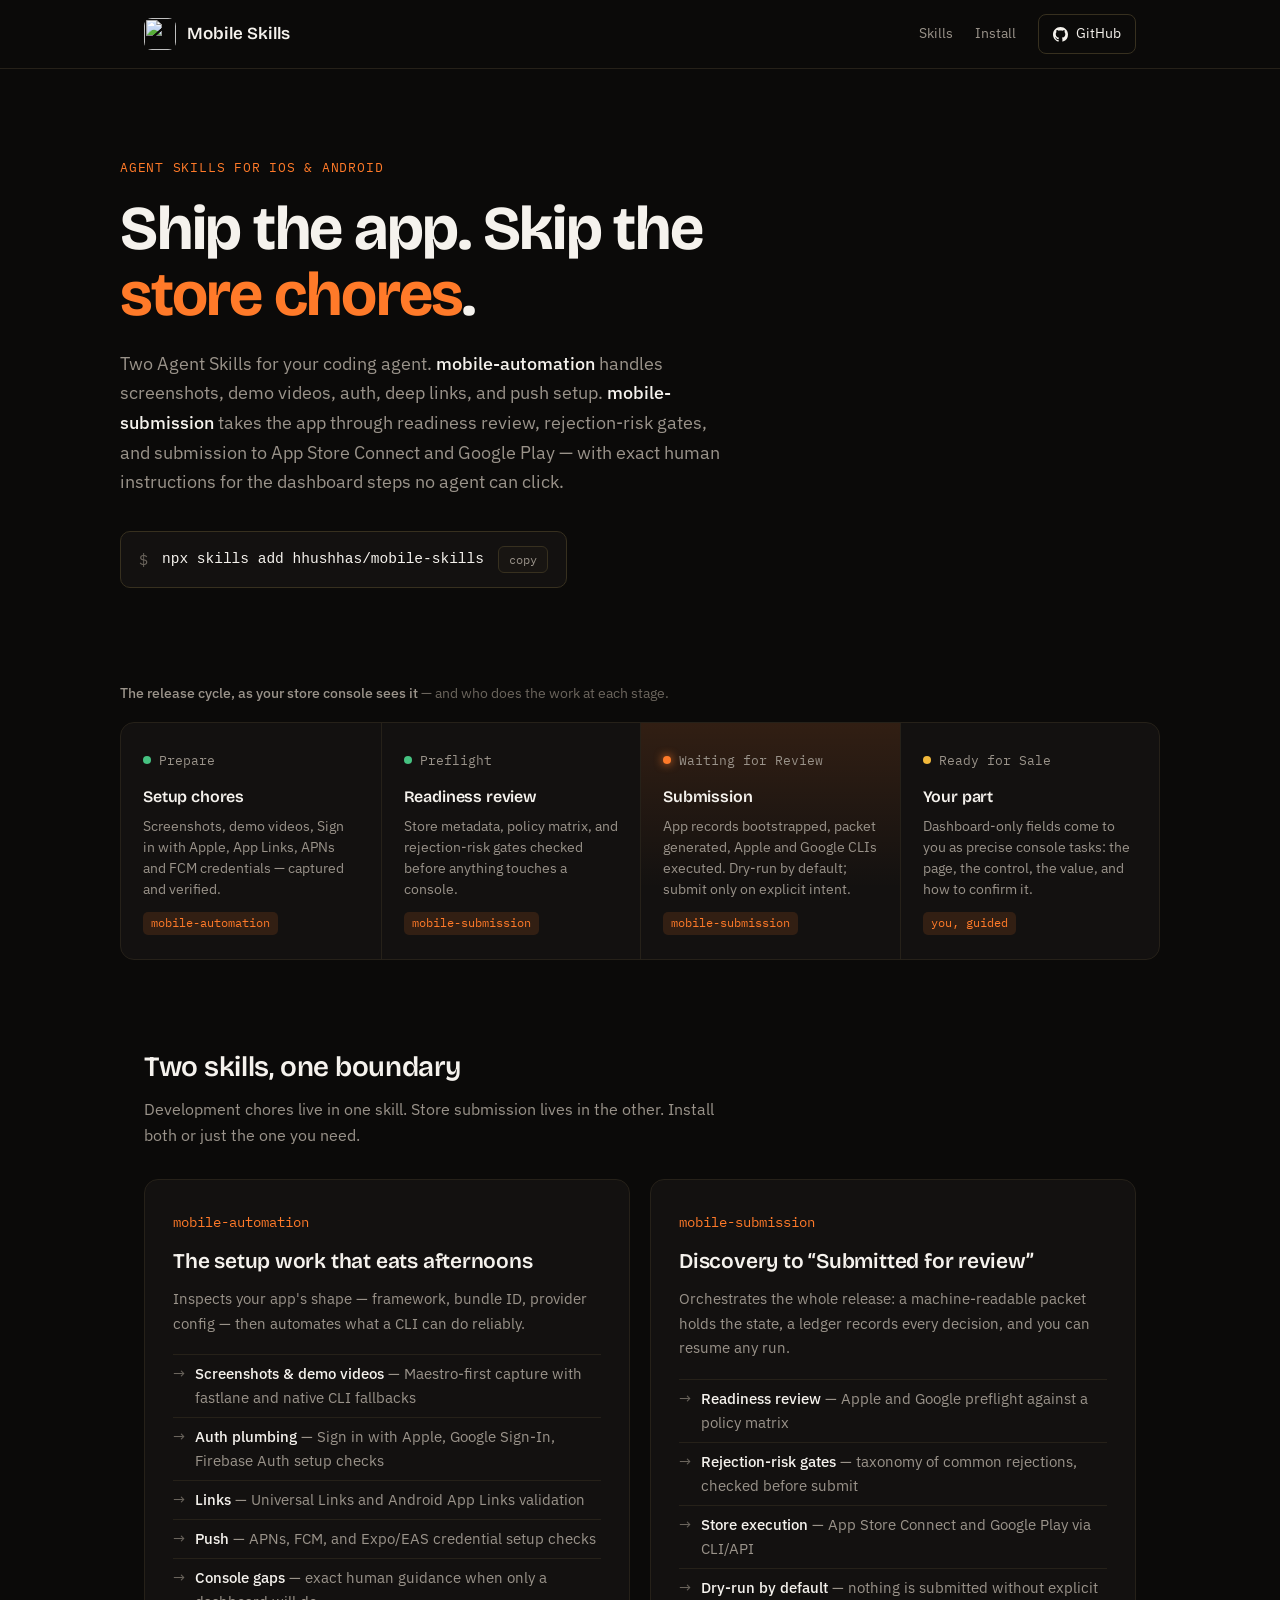
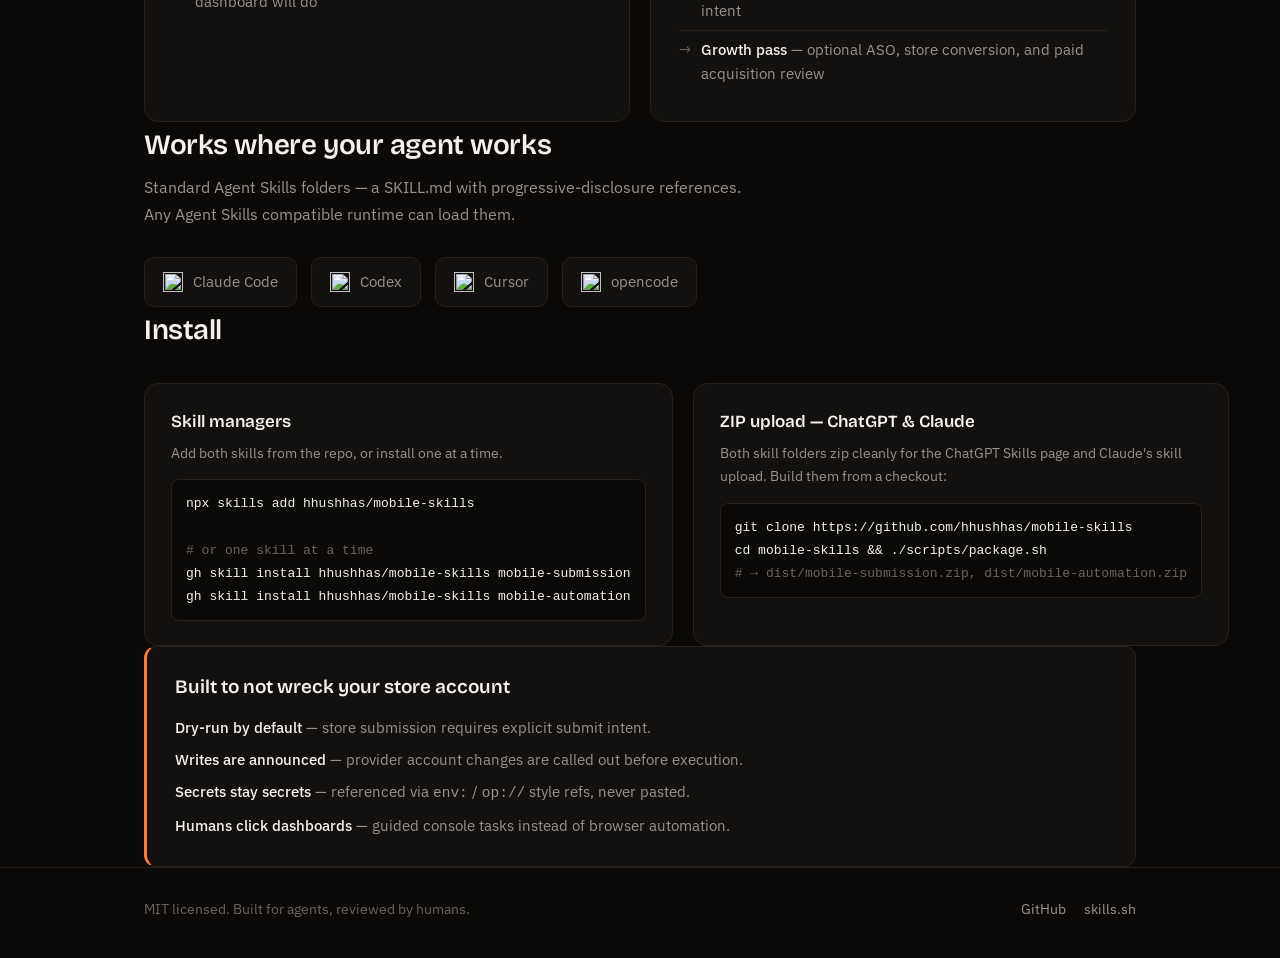
==== site/public/index.html @ c8ac46f3 "feat: add marketing site and skill packaging Replace the docs/ GitHub Pages site with a Cloudflare W" ====
<!doctype html>
<html lang="en">
<head>
  <meta charset="utf-8" />
  <meta name="viewport" content="width=device-width, initial-scale=1" />
  <title>Mobile Skills — Agent Skills for iOS and Android shipping chores</title>
  <meta name="description" content="Two Agent Skills for coding agents: automate screenshots, auth, deep links, and push setup, then take your app through App Store Connect and Google Play submission." />
  <link rel="canonical" href="https://mobile-skills.msbilal.workers.dev/" />
  <meta property="og:title" content="Mobile Skills — Agent Skills for iOS and Android shipping chores" />
  <meta property="og:description" content="Automate mobile setup chores with one skill. Submit to the App Store and Google Play with the other." />
  <meta property="og:type" content="website" />
  <meta property="og:url" content="https://mobile-skills.msbilal.workers.dev/" />
  <meta property="og:image" content="https://mobile-skills.msbilal.workers.dev/assets/og-image.png" />
  <meta name="twitter:card" content="summary_large_image" />
  <link rel="icon" type="image/png" href="/assets/logo.png" />
  <link rel="apple-touch-icon" href="/assets/logo.png" />
  <meta name="theme-color" content="#0b0a09" />
  <link rel="preconnect" href="https://fonts.googleapis.com" />
  <link rel="preconnect" href="https://fonts.gstatic.com" crossorigin />
  <link href="https://fonts.googleapis.com/css2?family=Bricolage+Grotesque:opsz,wght@12..96,500;12..96,600;12..96,700&family=IBM+Plex+Sans:wght@400;500;600&family=IBM+Plex+Mono:wght@400;500&display=swap" rel="stylesheet" />
  <style>
    :root {
      --bg: #0b0a09;
      --panel: #131110;
      --panel-2: #181512;
      --line: #262119;
      --line-2: #37301f;
      --text: #f5f2ed;
      --muted: #9a938a;
      --faint: #6b655d;
      --orange: #ff7a29;
      --orange-dim: rgba(255, 122, 41, .13);
      --amber: #f2b93b;
      --green: #46c281;
      --display: "Bricolage Grotesque", "IBM Plex Sans", sans-serif;
      --sans: "IBM Plex Sans", -apple-system, "Segoe UI", sans-serif;
      --mono: "IBM Plex Mono", ui-monospace, "SF Mono", Menlo, monospace;
    }
    * { box-sizing: border-box; margin: 0; padding: 0; }
    body {
      background: var(--bg);
      color: var(--text);
      font-family: var(--sans);
      font-size: 16px;
      line-height: 1.65;
      -webkit-font-smoothing: antialiased;
    }
    a { color: inherit; text-decoration: none; }
    .wrap { max-width: 1040px; margin: 0 auto; padding: 0 24px; }
    :focus-visible { outline: 2px solid var(--orange); outline-offset: 3px; border-radius: 4px; }

    header { border-bottom: 1px solid var(--line); }
    .nav { display: flex; align-items: center; justify-content: space-between; height: 68px; }
    .brand { display: flex; align-items: center; gap: 11px; font-family: var(--display); font-weight: 600; font-size: 17px; }
    .brand img { width: 32px; height: 32px; border-radius: 8px; }
    .nav-links { display: flex; align-items: center; gap: 22px; font-size: 14px; color: var(--muted); }
    .nav-links a:hover { color: var(--text); }
    .nav-links .gh { display: inline-flex; align-items: center; gap: 8px; border: 1px solid var(--line-2); border-radius: 8px; padding: 7px 14px; color: var(--text); }
    .nav-links .gh:hover { border-color: var(--orange); }
    .nav-links svg { width: 15px; height: 15px; fill: currentColor; }

    .hero { padding: 88px 0 64px; }
    .kicker { font-family: var(--mono); font-size: 13px; color: var(--orange); letter-spacing: .06em; text-transform: uppercase; }
    h1 {
      font-family: var(--display);
      font-weight: 700;
      font-size: clamp(38px, 6vw, 62px);
      line-height: 1.05;
      letter-spacing: -.02em;
      max-width: 15ch;
      margin: 18px 0 22px;
    }
    h1 em { font-style: normal; color: var(--orange); }
    .lede { font-size: 18px; color: var(--muted); max-width: 56ch; margin-bottom: 34px; }
    .lede strong { color: var(--text); font-weight: 500; }

    .install {
      display: inline-flex; align-items: center; gap: 14px;
      background: var(--panel); border: 1px solid var(--line-2); border-radius: 10px;
      padding: 14px 18px; font-family: var(--mono); font-size: 14.5px; max-width: 100%;
    }
    .install .dollar { color: var(--faint); user-select: none; }
    .install code { overflow-x: auto; white-space: nowrap; }
    .install button {
      flex-shrink: 0; border: 1px solid var(--line-2); background: var(--panel-2); color: var(--muted);
      font-family: var(--mono); font-size: 12px; border-radius: 6px; padding: 5px 10px; cursor: pointer;
    }
    .install button:hover { color: var(--text); border-color: var(--orange); }

    /* signature: store review status rail */
    .rail-block { padding: 30px 0 84px; }
    .rail-caption { font-size: 13.5px; color: var(--faint); margin-bottom: 18px; }
    .rail-caption b { color: var(--muted); font-weight: 500; }
    .rail { display: grid; grid-template-columns: repeat(4, 1fr); gap: 0; border: 1px solid var(--line); border-radius: 14px; background: var(--panel); overflow: hidden; }
    .stage { padding: 22px 22px 24px; border-left: 1px solid var(--line); position: relative; }
    .stage:first-child { border-left: none; }
    .status { display: inline-flex; align-items: center; gap: 8px; font-family: var(--mono); font-size: 12.5px; color: var(--muted); }
    .dot { width: 8px; height: 8px; border-radius: 50%; background: var(--amber); flex-shrink: 0; }
    .stage.done .dot { background: var(--green); }
    .stage.active { background: linear-gradient(180deg, var(--orange-dim), transparent 70%); }
    .stage.active .dot { background: var(--orange); box-shadow: 0 0 10px var(--orange); }
    .stage h3 { font-family: var(--display); font-size: 16px; font-weight: 600; margin: 12px 0 6px; letter-spacing: -.01em; }
    .stage p { font-size: 13.5px; color: var(--muted); line-height: 1.55; }
    .stage .who { display: inline-block; margin-top: 12px; font-family: var(--mono); font-size: 11.5px; color: var(--orange); background: var(--orange-dim); border-radius: 5px; padding: 2px 8px; }

    section { padding: 0 0 84px; }
    .section-head { margin-bottom: 30px; }
    .section-head h2 { font-family: var(--display); font-weight: 600; font-size: 28px; letter-spacing: -.015em; }
    .section-head p { color: var(--muted); margin-top: 6px; max-width: 60ch; }

    .skills { display: grid; grid-template-columns: 1fr 1fr; gap: 20px; }
    .skill { border: 1px solid var(--line); border-radius: 14px; background: var(--panel); padding: 28px; }
    .skill .name { font-family: var(--mono); font-size: 14px; color: var(--orange); }
    .skill h3 { font-family: var(--display); font-size: 21px; font-weight: 600; margin: 10px 0 8px; letter-spacing: -.01em; }
    .skill > p { color: var(--muted); font-size: 15px; margin-bottom: 18px; }
    .skill ul { list-style: none; }
    .skill li { font-size: 14.5px; color: var(--muted); padding: 7px 0 7px 22px; border-top: 1px solid var(--line); position: relative; }
    .skill li::before { content: "→"; position: absolute; left: 0; color: var(--faint); }
    .skill li b { color: var(--text); font-weight: 500; }

    .agents { display: flex; flex-wrap: wrap; gap: 14px; }
    .agent { display: flex; align-items: center; gap: 10px; border: 1px solid var(--line); background: var(--panel); border-radius: 10px; padding: 12px 18px; font-size: 14.5px; color: var(--muted); }
    .agent img { width: 20px; height: 20px; }

    .methods { display: grid; grid-template-columns: 1fr 1fr; gap: 20px; }
    .method { border: 1px solid var(--line); border-radius: 14px; background: var(--panel); padding: 24px 26px; }
    .method h3 { font-family: var(--display); font-size: 17px; font-weight: 600; margin-bottom: 6px; }
    .method p { font-size: 14px; color: var(--muted); margin-bottom: 14px; }
    .method pre { background: var(--bg); border: 1px solid var(--line); border-radius: 8px; padding: 12px 14px; font-family: var(--mono); font-size: 13px; overflow-x: auto; color: var(--text); line-height: 1.7; }
    .method pre .c { color: var(--faint); }

    .safety { border: 1px solid var(--line); border-left: 3px solid var(--orange); border-radius: 12px; background: var(--panel); padding: 24px 28px; }
    .safety h2 { font-family: var(--display); font-size: 19px; font-weight: 600; margin-bottom: 10px; }
    .safety ul { list-style: none; }
    .safety li { color: var(--muted); font-size: 14.5px; padding: 4px 0; }
    .safety li b { color: var(--text); font-weight: 500; }

    footer { border-top: 1px solid var(--line); padding: 30px 0 44px; }
    .foot { display: flex; justify-content: space-between; align-items: center; gap: 16px; flex-wrap: wrap; font-size: 13.5px; color: var(--faint); }
    .foot a { color: var(--muted); }
    .foot a:hover { color: var(--text); }
    .foot .links { display: flex; gap: 18px; }

    @media (max-width: 800px) {
      .rail { grid-template-columns: 1fr; }
      .stage { border-left: none; border-top: 1px solid var(--line); }
      .stage:first-child { border-top: none; }
      .skills, .methods { grid-template-columns: 1fr; }
      .hero { padding: 60px 0 44px; }
    }
    @media (prefers-reduced-motion: no-preference) {
      .stage.active .dot { animation: pulse 2.4s ease-in-out infinite; }
      @keyframes pulse { 50% { box-shadow: 0 0 2px var(--orange); } }
    }
  </style>
</head>
<body>
  <header>
    <div class="wrap nav">
      <a class="brand" href="/">
        <img src="/assets/logo.png" alt="" width="32" height="32" />
        Mobile Skills
      </a>
      <nav class="nav-links" aria-label="Main">
        <a href="#skills">Skills</a>
        <a href="#install">Install</a>
        <a class="gh" href="https://github.com/hhushhas/mobile-skills" rel="noopener">
          <svg viewBox="0 0 16 16" aria-hidden="true"><path d="M8 0C3.58 0 0 3.58 0 8c0 3.54 2.29 6.53 5.47 7.59.4.07.55-.17.55-.38 0-.19-.01-.82-.01-1.49-2.01.37-2.53-.49-2.69-.94-.09-.23-.48-.94-.82-1.13-.28-.15-.68-.52-.01-.53.63-.01 1.08.58 1.23.82.72 1.21 1.87.87 2.33.66.07-.52.28-.87.51-1.07-1.78-.2-3.64-.89-3.64-3.95 0-.87.31-1.59.82-2.15-.08-.2-.36-1.02.08-2.12 0 0 .67-.21 2.2.82.64-.18 1.32-.27 2-.27s1.36.09 2 .27c1.53-1.04 2.2-.82 2.2-.82.44 1.1.16 1.92.08 2.12.51.56.82 1.27.82 2.15 0 3.07-1.87 3.75-3.65 3.95.29.25.54.73.54 1.48 0 1.07-.01 1.93-.01 2.2 0 .21.15.46.55.38A8.01 8.01 0 0 0 16 8c0-4.42-3.58-8-8-8Z"/></svg>
          GitHub
        </a>
      </nav>
    </div>
  </header>

  <main>
    <div class="wrap hero">
      <p class="kicker">Agent Skills for iOS &amp; Android</p>
      <h1>Ship the app. Skip the <em>store chores</em>.</h1>
      <p class="lede">
        Two Agent Skills for your coding agent. <strong>mobile-automation</strong> handles screenshots, demo videos, auth, deep links, and push setup.
        <strong>mobile-submission</strong> takes the app through readiness review, rejection-risk gates, and submission to App Store Connect and Google Play —
        with exact human instructions for the dashboard steps no agent can click.
      </p>
      <div class="install">
        <span class="dollar" aria-hidden="true">$</span>
        <code id="install-cmd">npx skills add hhushhas/mobile-skills</code>
        <button type="button" data-copy="npx skills add hhushhas/mobile-skills">copy</button>
      </div>
    </div>

    <div class="wrap rail-block" aria-label="Where the skills work across the store release cycle">
      <p class="rail-caption"><b>The release cycle, as your store console sees it</b> — and who does the work at each stage.</p>
      <div class="rail">
        <div class="stage done">
          <span class="status"><span class="dot"></span>Prepare</span>
          <h3>Setup chores</h3>
          <p>Screenshots, demo videos, Sign in with Apple, App Links, APNs and FCM credentials — captured and verified.</p>
          <span class="who">mobile-automation</span>
        </div>
        <div class="stage done">
          <span class="status"><span class="dot"></span>Preflight</span>
          <h3>Readiness review</h3>
          <p>Store metadata, policy matrix, and rejection-risk gates checked before anything touches a console.</p>
          <span class="who">mobile-submission</span>
        </div>
        <div class="stage active">
          <span class="status"><span class="dot"></span>Waiting for Review</span>
          <h3>Submission</h3>
          <p>App records bootstrapped, packet generated, Apple and Google CLIs executed. Dry-run by default; submit only on explicit intent.</p>
          <span class="who">mobile-submission</span>
        </div>
        <div class="stage">
          <span class="status"><span class="dot"></span>Ready for Sale</span>
          <h3>Your part</h3>
          <p>Dashboard-only fields come to you as precise console tasks: the page, the control, the value, and how to confirm it.</p>
          <span class="who">you, guided</span>
        </div>
      </div>
    </div>

    <section id="skills" class="wrap">
      <div class="section-head">
        <h2>Two skills, one boundary</h2>
        <p>Development chores live in one skill. Store submission lives in the other. Install both or just the one you need.</p>
      </div>
      <div class="skills">
        <article class="skill">
          <span class="name">mobile-automation</span>
          <h3>The setup work that eats afternoons</h3>
          <p>Inspects your app's shape — framework, bundle ID, provider config — then automates what a CLI can do reliably.</p>
          <ul>
            <li><b>Screenshots &amp; demo videos</b> — Maestro-first capture with fastlane and native CLI fallbacks</li>
            <li><b>Auth plumbing</b> — Sign in with Apple, Google Sign-In, Firebase Auth setup checks</li>
            <li><b>Links</b> — Universal Links and Android App Links validation</li>
            <li><b>Push</b> — APNs, FCM, and Expo/EAS credential setup checks</li>
            <li><b>Console gaps</b> — exact human guidance when only a dashboard will do</li>
          </ul>
        </article>
        <article class="skill">
          <span class="name">mobile-submission</span>
          <h3>Discovery to “Submitted for review”</h3>
          <p>Orchestrates the whole release: a machine-readable packet holds the state, a ledger records every decision, and you can resume any run.</p>
          <ul>
            <li><b>Readiness review</b> — Apple and Google preflight against a policy matrix</li>
            <li><b>Rejection-risk gates</b> — taxonomy of common rejections, checked before submit</li>
            <li><b>Store execution</b> — App Store Connect and Google Play via CLI/API</li>
            <li><b>Dry-run by default</b> — nothing is submitted without explicit intent</li>
            <li><b>Growth pass</b> — optional ASO, store conversion, and paid acquisition review</li>
          </ul>
        </article>
      </div>
    </section>

    <section class="wrap" aria-labelledby="agents-h">
      <div class="section-head">
        <h2 id="agents-h">Works where your agent works</h2>
        <p>Standard Agent Skills folders — a SKILL.md with progressive-disclosure references. Any Agent Skills compatible runtime can load them.</p>
      </div>
      <div class="agents">
        <span class="agent"><img src="/assets/claude.svg" alt="" width="20" height="20" />Claude Code</span>
        <span class="agent"><img src="/assets/codex.svg" alt="" width="20" height="20" />Codex</span>
        <span class="agent"><img src="/assets/cursor.svg" alt="" width="20" height="20" />Cursor</span>
        <span class="agent"><img src="/assets/opencode.svg" alt="" width="20" height="20" />opencode</span>
      </div>
    </section>

    <section id="install" class="wrap">
      <div class="section-head">
        <h2>Install</h2>
      </div>
      <div class="methods">
        <div class="method">
          <h3>Skill managers</h3>
          <p>Add both skills from the repo, or install one at a time.</p>
          <pre><code>npx skills add hhushhas/mobile-skills

<span class="c"># or one skill at a time</span>
gh skill install hhushhas/mobile-skills mobile-submission
gh skill install hhushhas/mobile-skills mobile-automation</code></pre>
        </div>
        <div class="method">
          <h3>ZIP upload — ChatGPT &amp; Claude</h3>
          <p>Both skill folders zip cleanly for the ChatGPT Skills page and Claude's skill upload. Build them from a checkout:</p>
          <pre><code>git clone https://github.com/hhushhas/mobile-skills
cd mobile-skills &amp;&amp; ./scripts/package.sh
<span class="c"># → dist/mobile-submission.zip, dist/mobile-automation.zip</span></code></pre>
        </div>
      </div>
    </section>

    <section class="wrap">
      <div class="safety">
        <h2>Built to not wreck your store account</h2>
        <ul>
          <li><b>Dry-run by default</b> — store submission requires explicit submit intent.</li>
          <li><b>Writes are announced</b> — provider account changes are called out before execution.</li>
          <li><b>Secrets stay secrets</b> — referenced via <code>env:</code> / <code>op://</code> style refs, never pasted.</li>
          <li><b>Humans click dashboards</b> — guided console tasks instead of browser automation.</li>
        </ul>
      </div>
    </section>
  </main>

  <footer>
    <div class="wrap foot">
      <span>MIT licensed. Built for agents, reviewed by humans.</span>
      <span class="links">
        <a href="https://github.com/hhushhas/mobile-skills" rel="noopener">GitHub</a>
        <a href="https://skills.sh/hhushhas/mobile-skills" rel="noopener">skills.sh</a>
      </span>
    </div>
  </footer>

  <script>
    for (const btn of document.querySelectorAll("[data-copy]")) {
      btn.addEventListener("click", async () => {
        await navigator.clipboard.writeText(btn.dataset.copy);
        btn.textContent = "copied";
        setTimeout(() => { btn.textContent = "copy"; }, 1600);
      });
    }
  </script>
</body>
</html>
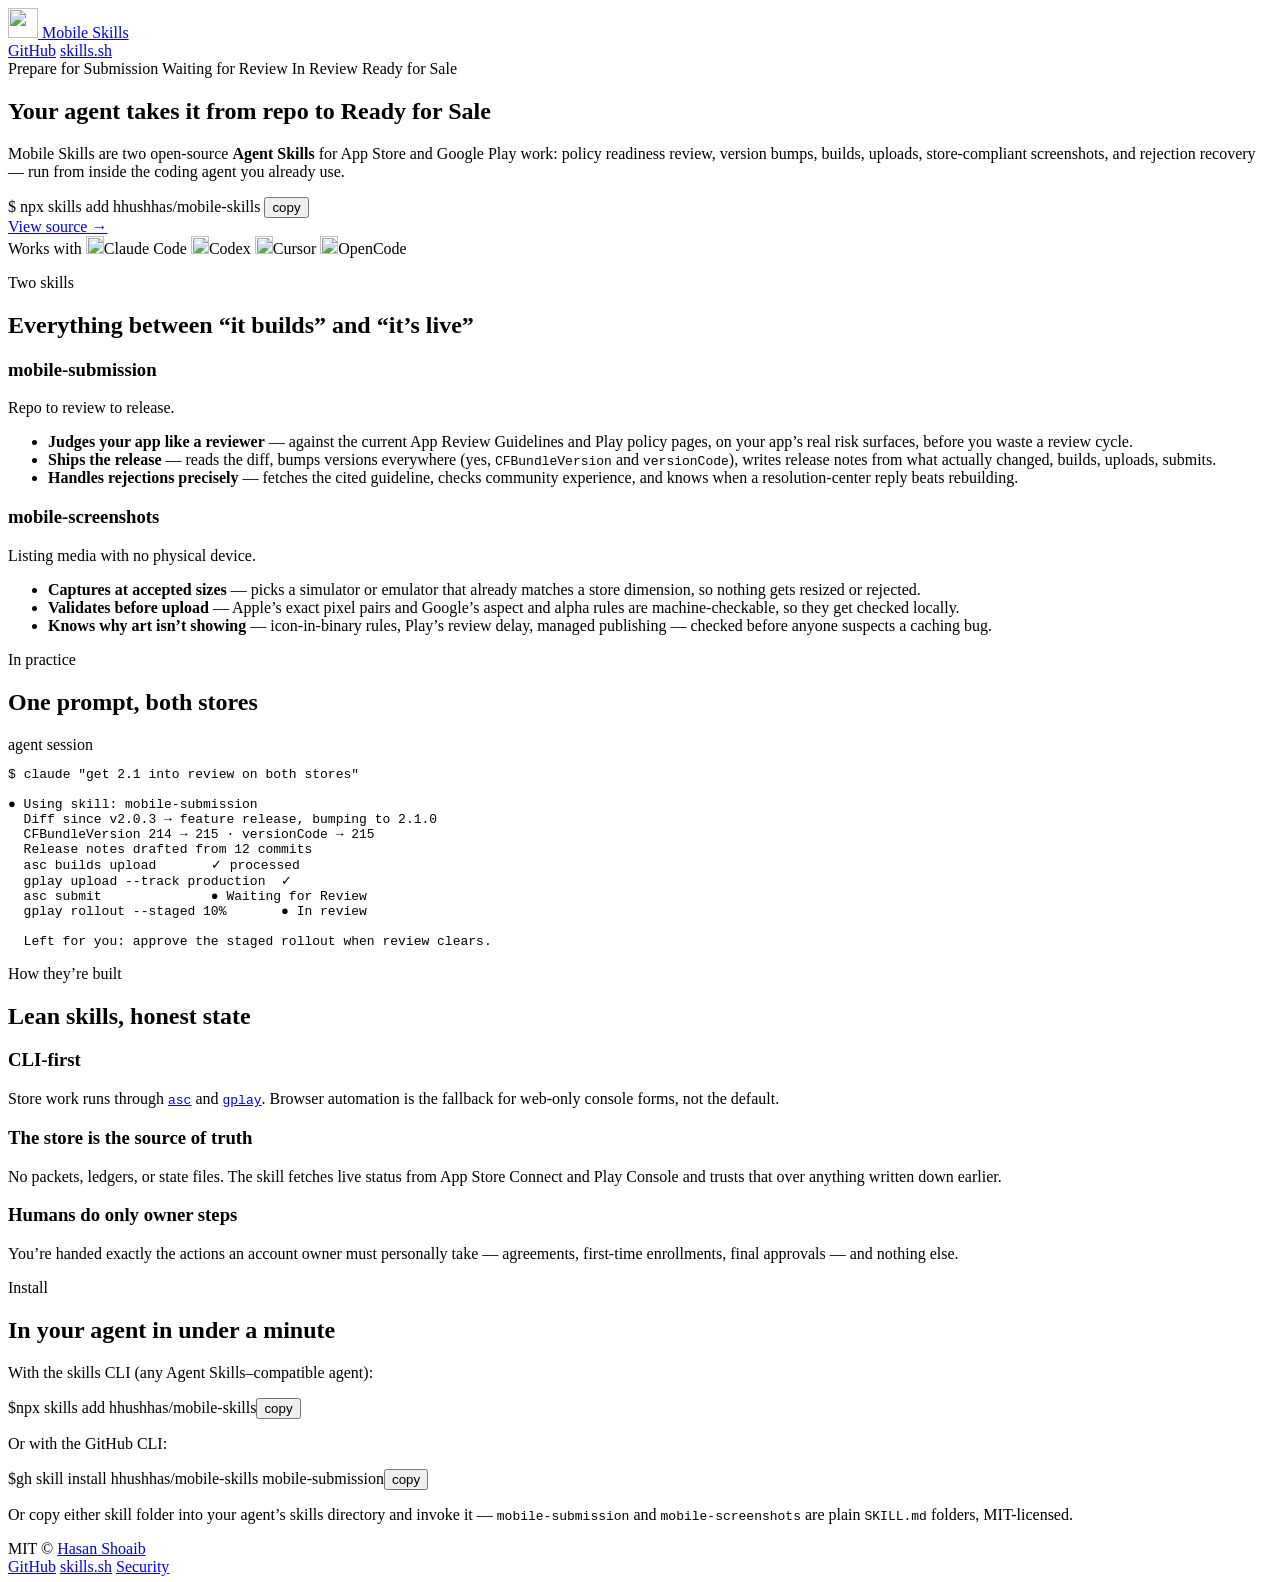
==== commit eaeb5b3b: "feat: rebuild marketing site with SEO, deployed to Cloudflare Workers New static site at mobile-skil" ====
--- a/site/public/index.html
+++ b/site/public/index.html
@@ -1,323 +1,202 @@
 <!doctype html>
 <html lang="en">
 <head>
-  <meta charset="utf-8" />
-  <meta name="viewport" content="width=device-width, initial-scale=1" />
-  <title>Mobile Skills — Agent Skills for iOS and Android shipping chores</title>
-  <meta name="description" content="Two Agent Skills for coding agents: automate screenshots, auth, deep links, and push setup, then take your app through App Store Connect and Google Play submission." />
-  <link rel="canonical" href="https://mobile-skills.msbilal.workers.dev/" />
-  <meta property="og:title" content="Mobile Skills — Agent Skills for iOS and Android shipping chores" />
-  <meta property="og:description" content="Automate mobile setup chores with one skill. Submit to the App Store and Google Play with the other." />
-  <meta property="og:type" content="website" />
-  <meta property="og:url" content="https://mobile-skills.msbilal.workers.dev/" />
-  <meta property="og:image" content="https://mobile-skills.msbilal.workers.dev/assets/og-image.png" />
-  <meta name="twitter:card" content="summary_large_image" />
-  <link rel="icon" type="image/png" href="/assets/logo.png" />
-  <link rel="apple-touch-icon" href="/assets/logo.png" />
-  <meta name="theme-color" content="#0b0a09" />
-  <link rel="preconnect" href="https://fonts.googleapis.com" />
-  <link rel="preconnect" href="https://fonts.gstatic.com" crossorigin />
-  <link href="https://fonts.googleapis.com/css2?family=Bricolage+Grotesque:opsz,wght@12..96,500;12..96,600;12..96,700&family=IBM+Plex+Sans:wght@400;500;600&family=IBM+Plex+Mono:wght@400;500&display=swap" rel="stylesheet" />
-  <style>
-    :root {
-      --bg: #0b0a09;
-      --panel: #131110;
-      --panel-2: #181512;
-      --line: #262119;
-      --line-2: #37301f;
-      --text: #f5f2ed;
-      --muted: #9a938a;
-      --faint: #6b655d;
-      --orange: #ff7a29;
-      --orange-dim: rgba(255, 122, 41, .13);
-      --amber: #f2b93b;
-      --green: #46c281;
-      --display: "Bricolage Grotesque", "IBM Plex Sans", sans-serif;
-      --sans: "IBM Plex Sans", -apple-system, "Segoe UI", sans-serif;
-      --mono: "IBM Plex Mono", ui-monospace, "SF Mono", Menlo, monospace;
-    }
-    * { box-sizing: border-box; margin: 0; padding: 0; }
-    body {
-      background: var(--bg);
-      color: var(--text);
-      font-family: var(--sans);
-      font-size: 16px;
-      line-height: 1.65;
-      -webkit-font-smoothing: antialiased;
-    }
-    a { color: inherit; text-decoration: none; }
-    .wrap { max-width: 1040px; margin: 0 auto; padding: 0 24px; }
-    :focus-visible { outline: 2px solid var(--orange); outline-offset: 3px; border-radius: 4px; }
-
-    header { border-bottom: 1px solid var(--line); }
-    .nav { display: flex; align-items: center; justify-content: space-between; height: 68px; }
-    .brand { display: flex; align-items: center; gap: 11px; font-family: var(--display); font-weight: 600; font-size: 17px; }
-    .brand img { width: 32px; height: 32px; border-radius: 8px; }
-    .nav-links { display: flex; align-items: center; gap: 22px; font-size: 14px; color: var(--muted); }
-    .nav-links a:hover { color: var(--text); }
-    .nav-links .gh { display: inline-flex; align-items: center; gap: 8px; border: 1px solid var(--line-2); border-radius: 8px; padding: 7px 14px; color: var(--text); }
-    .nav-links .gh:hover { border-color: var(--orange); }
-    .nav-links svg { width: 15px; height: 15px; fill: currentColor; }
-
-    .hero { padding: 88px 0 64px; }
-    .kicker { font-family: var(--mono); font-size: 13px; color: var(--orange); letter-spacing: .06em; text-transform: uppercase; }
-    h1 {
-      font-family: var(--display);
-      font-weight: 700;
-      font-size: clamp(38px, 6vw, 62px);
-      line-height: 1.05;
-      letter-spacing: -.02em;
-      max-width: 15ch;
-      margin: 18px 0 22px;
-    }
-    h1 em { font-style: normal; color: var(--orange); }
-    .lede { font-size: 18px; color: var(--muted); max-width: 56ch; margin-bottom: 34px; }
-    .lede strong { color: var(--text); font-weight: 500; }
-
-    .install {
-      display: inline-flex; align-items: center; gap: 14px;
-      background: var(--panel); border: 1px solid var(--line-2); border-radius: 10px;
-      padding: 14px 18px; font-family: var(--mono); font-size: 14.5px; max-width: 100%;
-    }
-    .install .dollar { color: var(--faint); user-select: none; }
-    .install code { overflow-x: auto; white-space: nowrap; }
-    .install button {
-      flex-shrink: 0; border: 1px solid var(--line-2); background: var(--panel-2); color: var(--muted);
-      font-family: var(--mono); font-size: 12px; border-radius: 6px; padding: 5px 10px; cursor: pointer;
-    }
-    .install button:hover { color: var(--text); border-color: var(--orange); }
-
-    /* signature: store review status rail */
-    .rail-block { padding: 30px 0 84px; }
-    .rail-caption { font-size: 13.5px; color: var(--faint); margin-bottom: 18px; }
-    .rail-caption b { color: var(--muted); font-weight: 500; }
-    .rail { display: grid; grid-template-columns: repeat(4, 1fr); gap: 0; border: 1px solid var(--line); border-radius: 14px; background: var(--panel); overflow: hidden; }
-    .stage { padding: 22px 22px 24px; border-left: 1px solid var(--line); position: relative; }
-    .stage:first-child { border-left: none; }
-    .status { display: inline-flex; align-items: center; gap: 8px; font-family: var(--mono); font-size: 12.5px; color: var(--muted); }
-    .dot { width: 8px; height: 8px; border-radius: 50%; background: var(--amber); flex-shrink: 0; }
-    .stage.done .dot { background: var(--green); }
-    .stage.active { background: linear-gradient(180deg, var(--orange-dim), transparent 70%); }
-    .stage.active .dot { background: var(--orange); box-shadow: 0 0 10px var(--orange); }
-    .stage h3 { font-family: var(--display); font-size: 16px; font-weight: 600; margin: 12px 0 6px; letter-spacing: -.01em; }
-    .stage p { font-size: 13.5px; color: var(--muted); line-height: 1.55; }
-    .stage .who { display: inline-block; margin-top: 12px; font-family: var(--mono); font-size: 11.5px; color: var(--orange); background: var(--orange-dim); border-radius: 5px; padding: 2px 8px; }
-
-    section { padding: 0 0 84px; }
-    .section-head { margin-bottom: 30px; }
-    .section-head h2 { font-family: var(--display); font-weight: 600; font-size: 28px; letter-spacing: -.015em; }
-    .section-head p { color: var(--muted); margin-top: 6px; max-width: 60ch; }
-
-    .skills { display: grid; grid-template-columns: 1fr 1fr; gap: 20px; }
-    .skill { border: 1px solid var(--line); border-radius: 14px; background: var(--panel); padding: 28px; }
-    .skill .name { font-family: var(--mono); font-size: 14px; color: var(--orange); }
-    .skill h3 { font-family: var(--display); font-size: 21px; font-weight: 600; margin: 10px 0 8px; letter-spacing: -.01em; }
-    .skill > p { color: var(--muted); font-size: 15px; margin-bottom: 18px; }
-    .skill ul { list-style: none; }
-    .skill li { font-size: 14.5px; color: var(--muted); padding: 7px 0 7px 22px; border-top: 1px solid var(--line); position: relative; }
-    .skill li::before { content: "→"; position: absolute; left: 0; color: var(--faint); }
-    .skill li b { color: var(--text); font-weight: 500; }
-
-    .agents { display: flex; flex-wrap: wrap; gap: 14px; }
-    .agent { display: flex; align-items: center; gap: 10px; border: 1px solid var(--line); background: var(--panel); border-radius: 10px; padding: 12px 18px; font-size: 14.5px; color: var(--muted); }
-    .agent img { width: 20px; height: 20px; }
-
-    .methods { display: grid; grid-template-columns: 1fr 1fr; gap: 20px; }
-    .method { border: 1px solid var(--line); border-radius: 14px; background: var(--panel); padding: 24px 26px; }
-    .method h3 { font-family: var(--display); font-size: 17px; font-weight: 600; margin-bottom: 6px; }
-    .method p { font-size: 14px; color: var(--muted); margin-bottom: 14px; }
-    .method pre { background: var(--bg); border: 1px solid var(--line); border-radius: 8px; padding: 12px 14px; font-family: var(--mono); font-size: 13px; overflow-x: auto; color: var(--text); line-height: 1.7; }
-    .method pre .c { color: var(--faint); }
-
-    .safety { border: 1px solid var(--line); border-left: 3px solid var(--orange); border-radius: 12px; background: var(--panel); padding: 24px 28px; }
-    .safety h2 { font-family: var(--display); font-size: 19px; font-weight: 600; margin-bottom: 10px; }
-    .safety ul { list-style: none; }
-    .safety li { color: var(--muted); font-size: 14.5px; padding: 4px 0; }
-    .safety li b { color: var(--text); font-weight: 500; }
-
-    footer { border-top: 1px solid var(--line); padding: 30px 0 44px; }
-    .foot { display: flex; justify-content: space-between; align-items: center; gap: 16px; flex-wrap: wrap; font-size: 13.5px; color: var(--faint); }
-    .foot a { color: var(--muted); }
-    .foot a:hover { color: var(--text); }
-    .foot .links { display: flex; gap: 18px; }
-
-    @media (max-width: 800px) {
-      .rail { grid-template-columns: 1fr; }
-      .stage { border-left: none; border-top: 1px solid var(--line); }
-      .stage:first-child { border-top: none; }
-      .skills, .methods { grid-template-columns: 1fr; }
-      .hero { padding: 60px 0 44px; }
-    }
-    @media (prefers-reduced-motion: no-preference) {
-      .stage.active .dot { animation: pulse 2.4s ease-in-out infinite; }
-      @keyframes pulse { 50% { box-shadow: 0 0 2px var(--orange); } }
-    }
-  </style>
+  <meta charset="utf-8">
+  <meta name="viewport" content="width=device-width, initial-scale=1">
+  <title>Mobile Skills — Agent Skills for App Store &amp; Google Play submission</title>
+  <meta name="description" content="Two open-source Agent Skills that take your iOS and Android app from repo to Ready for Sale: policy readiness review, builds, uploads, store screenshots, and rejection recovery — from Claude Code, Codex, Cursor, or OpenCode.">
+  <link rel="canonical" href="https://mobile-skills.hasanshoaib.com/">
+  <link rel="icon" href="/assets/favicon.svg" type="image/svg+xml">
+  <link rel="apple-touch-icon" href="/assets/apple-touch-icon.png">
+
+  <meta property="og:type" content="website">
+  <meta property="og:url" content="https://mobile-skills.hasanshoaib.com/">
+  <meta property="og:site_name" content="Mobile Skills">
+  <meta property="og:title" content="Mobile Skills — from repo to Ready for Sale">
+  <meta property="og:description" content="Agent Skills for App Store and Google Play submission: readiness review, builds, uploads, screenshots, and rejection recovery, run by your coding agent.">
+  <meta property="og:image" content="https://mobile-skills.hasanshoaib.com/assets/og-image.png">
+  <meta property="og:image:width" content="1200">
+  <meta property="og:image:height" content="630">
+  <meta name="twitter:card" content="summary_large_image">
+  <meta name="twitter:title" content="Mobile Skills — from repo to Ready for Sale">
+  <meta name="twitter:description" content="Agent Skills for App Store and Google Play submission, run by your coding agent.">
+  <meta name="twitter:image" content="https://mobile-skills.hasanshoaib.com/assets/og-image.png">
+
+  <link rel="preconnect" href="https://fonts.googleapis.com">
+  <link rel="preconnect" href="https://fonts.gstatic.com" crossorigin>
+  <link href="https://fonts.googleapis.com/css2?family=Bricolage+Grotesque:opsz,wght@12..96,600..800&family=JetBrains+Mono:wght@400;600&display=swap" rel="stylesheet">
+  <link rel="stylesheet" href="/styles.css">
+
+  <script type="application/ld+json">
+  {
+    "@context": "https://schema.org",
+    "@type": "SoftwareApplication",
+    "name": "Mobile Skills",
+    "applicationCategory": "DeveloperApplication",
+    "operatingSystem": "macOS, Linux",
+    "url": "https://mobile-skills.hasanshoaib.com/",
+    "description": "Open-source Agent Skills that take iOS and Android apps from repo to published on the App Store and Google Play: readiness review, builds, uploads, screenshots, and rejection recovery.",
+    "offers": { "@type": "Offer", "price": "0", "priceCurrency": "USD" },
+    "license": "https://opensource.org/licenses/MIT",
+    "author": { "@type": "Person", "name": "Hasan Shoaib", "url": "https://hasanshoaib.com" },
+    "codeRepository": "https://github.com/hhushhas/mobile-skills"
+  }
+  </script>
 </head>
 <body>
-  <header>
-    <div class="wrap nav">
-      <a class="brand" href="/">
-        <img src="/assets/logo.png" alt="" width="32" height="32" />
-        Mobile Skills
-      </a>
-      <nav class="nav-links" aria-label="Main">
-        <a href="#skills">Skills</a>
-        <a href="#install">Install</a>
-        <a class="gh" href="https://github.com/hhushhas/mobile-skills" rel="noopener">
-          <svg viewBox="0 0 16 16" aria-hidden="true"><path d="M8 0C3.58 0 0 3.58 0 8c0 3.54 2.29 6.53 5.47 7.59.4.07.55-.17.55-.38 0-.19-.01-.82-.01-1.49-2.01.37-2.53-.49-2.69-.94-.09-.23-.48-.94-.82-1.13-.28-.15-.68-.52-.01-.53.63-.01 1.08.58 1.23.82.72 1.21 1.87.87 2.33.66.07-.52.28-.87.51-1.07-1.78-.2-3.64-.89-3.64-3.95 0-.87.31-1.59.82-2.15-.08-.2-.36-1.02.08-2.12 0 0 .67-.21 2.2.82.64-.18 1.32-.27 2-.27s1.36.09 2 .27c1.53-1.04 2.2-.82 2.2-.82.44 1.1.16 1.92.08 2.12.51.56.82 1.27.82 2.15 0 3.07-1.87 3.75-3.65 3.95.29.25.54.73.54 1.48 0 1.07-.01 1.93-.01 2.2 0 .21.15.46.55.38A8.01 8.01 0 0 0 16 8c0-4.42-3.58-8-8-8Z"/></svg>
-          GitHub
-        </a>
-      </nav>
-    </div>
+  <header class="wrap nav">
+    <a class="brand" href="/">
+      <img src="/assets/logo.svg" alt="" width="30" height="30">
+      Mobile Skills
+    </a>
+    <nav class="nav-links" aria-label="Site">
+      <a href="https://github.com/hhushhas/mobile-skills">GitHub</a>
+      <a href="https://skills.sh/hhushhas/mobile-skills">skills.sh</a>
+    </nav>
   </header>
 
   <main>
-    <div class="wrap hero">
-      <p class="kicker">Agent Skills for iOS &amp; Android</p>
-      <h1>Ship the app. Skip the <em>store chores</em>.</h1>
-      <p class="lede">
-        Two Agent Skills for your coding agent. <strong>mobile-automation</strong> handles screenshots, demo videos, auth, deep links, and push setup.
-        <strong>mobile-submission</strong> takes the app through readiness review, rejection-risk gates, and submission to App Store Connect and Google Play —
-        with exact human instructions for the dashboard steps no agent can click.
-      </p>
-      <div class="install">
-        <span class="dollar" aria-hidden="true">$</span>
-        <code id="install-cmd">npx skills add hhushhas/mobile-skills</code>
-        <button type="button" data-copy="npx skills add hhushhas/mobile-skills">copy</button>
-      </div>
-    </div>
-
-    <div class="wrap rail-block" aria-label="Where the skills work across the store release cycle">
-      <p class="rail-caption"><b>The release cycle, as your store console sees it</b> — and who does the work at each stage.</p>
-      <div class="rail">
-        <div class="stage done">
-          <span class="status"><span class="dot"></span>Prepare</span>
-          <h3>Setup chores</h3>
-          <p>Screenshots, demo videos, Sign in with Apple, App Links, APNs and FCM credentials — captured and verified.</p>
-          <span class="who">mobile-automation</span>
-        </div>
-        <div class="stage done">
-          <span class="status"><span class="dot"></span>Preflight</span>
-          <h3>Readiness review</h3>
-          <p>Store metadata, policy matrix, and rejection-risk gates checked before anything touches a console.</p>
-          <span class="who">mobile-submission</span>
-        </div>
-        <div class="stage active">
-          <span class="status"><span class="dot"></span>Waiting for Review</span>
-          <h3>Submission</h3>
-          <p>App records bootstrapped, packet generated, Apple and Google CLIs executed. Dry-run by default; submit only on explicit intent.</p>
-          <span class="who">mobile-submission</span>
-        </div>
-        <div class="stage">
-          <span class="status"><span class="dot"></span>Ready for Sale</span>
-          <h3>Your part</h3>
-          <p>Dashboard-only fields come to you as precise console tasks: the page, the control, the value, and how to confirm it.</p>
-          <span class="who">you, guided</span>
-        </div>
-      </div>
-    </div>
-
-    <section id="skills" class="wrap">
-      <div class="section-head">
-        <h2>Two skills, one boundary</h2>
-        <p>Development chores live in one skill. Store submission lives in the other. Install both or just the one you need.</p>
-      </div>
-      <div class="skills">
-        <article class="skill">
-          <span class="name">mobile-automation</span>
-          <h3>The setup work that eats afternoons</h3>
-          <p>Inspects your app's shape — framework, bundle ID, provider config — then automates what a CLI can do reliably.</p>
+    <section class="wrap hero">
+      <div class="status-track" aria-label="App Store review statuses">
+        <span class="status-step" data-step="1"><span class="dot"></span>Prepare for Submission</span>
+        <span class="rail"></span>
+        <span class="status-step" data-step="2"><span class="dot"></span>Waiting for Review</span>
+        <span class="rail"></span>
+        <span class="status-step" data-step="3"><span class="dot"></span>In Review</span>
+        <span class="rail"></span>
+        <span class="status-step" data-step="4"><span class="dot"></span>Ready for Sale</span>
+      </div>
+
+      <h1>Your agent takes it from repo to <span class="sale-pill"><span class="dot"></span>Ready&nbsp;for&nbsp;Sale</span></h1>
+
+      <p class="lede">Mobile Skills are two open-source <strong>Agent Skills</strong> for App Store and Google Play work: policy readiness review, version bumps, builds, uploads, store-compliant screenshots, and rejection recovery — run from inside the coding agent you already use.</p>
+
+      <div class="install-row">
+        <div class="cmd">
+          <span class="prompt">$</span>
+          <span id="install-cmd">npx skills add hhushhas/mobile-skills</span>
+          <button type="button" data-copy="npx skills add hhushhas/mobile-skills">copy</button>
+        </div>
+        <a class="gh-link" href="https://github.com/hhushhas/mobile-skills">View source →</a>
+      </div>
+
+      <div class="works-with">
+        <span class="label">Works with</span>
+        <span class="agent-chip"><img src="/assets/claude.svg" alt="" width="18" height="18">Claude Code</span>
+        <span class="agent-chip"><img src="/assets/codex.svg" alt="" width="18" height="18">Codex</span>
+        <span class="agent-chip"><img src="/assets/cursor.svg" alt="" width="18" height="18">Cursor</span>
+        <span class="agent-chip"><img src="/assets/opencode.svg" alt="" width="18" height="18">OpenCode</span>
+      </div>
+    </section>
+
+    <section class="wrap" id="skills">
+      <p class="eyebrow">Two skills</p>
+      <h2>Everything between “it builds” and “it’s live”</h2>
+
+      <div class="skills-grid">
+        <article class="skill-card">
+          <h3>mobile-submission</h3>
+          <p class="tagline">Repo to review to release.</p>
           <ul>
-            <li><b>Screenshots &amp; demo videos</b> — Maestro-first capture with fastlane and native CLI fallbacks</li>
-            <li><b>Auth plumbing</b> — Sign in with Apple, Google Sign-In, Firebase Auth setup checks</li>
-            <li><b>Links</b> — Universal Links and Android App Links validation</li>
-            <li><b>Push</b> — APNs, FCM, and Expo/EAS credential setup checks</li>
-            <li><b>Console gaps</b> — exact human guidance when only a dashboard will do</li>
+            <li><strong>Judges your app like a reviewer</strong> — against the current App Review Guidelines and Play policy pages, on your app’s real risk surfaces, before you waste a review cycle.</li>
+            <li><strong>Ships the release</strong> — reads the diff, bumps versions everywhere (yes, <code>CFBundleVersion</code> and <code>versionCode</code>), writes release notes from what actually changed, builds, uploads, submits.</li>
+            <li><strong>Handles rejections precisely</strong> — fetches the cited guideline, checks community experience, and knows when a resolution-center reply beats rebuilding.</li>
           </ul>
         </article>
-        <article class="skill">
-          <span class="name">mobile-submission</span>
-          <h3>Discovery to “Submitted for review”</h3>
-          <p>Orchestrates the whole release: a machine-readable packet holds the state, a ledger records every decision, and you can resume any run.</p>
+
+        <article class="skill-card">
+          <h3>mobile-screenshots</h3>
+          <p class="tagline">Listing media with no physical device.</p>
           <ul>
-            <li><b>Readiness review</b> — Apple and Google preflight against a policy matrix</li>
-            <li><b>Rejection-risk gates</b> — taxonomy of common rejections, checked before submit</li>
-            <li><b>Store execution</b> — App Store Connect and Google Play via CLI/API</li>
-            <li><b>Dry-run by default</b> — nothing is submitted without explicit intent</li>
-            <li><b>Growth pass</b> — optional ASO, store conversion, and paid acquisition review</li>
+            <li><strong>Captures at accepted sizes</strong> — picks a simulator or emulator that already matches a store dimension, so nothing gets resized or rejected.</li>
+            <li><strong>Validates before upload</strong> — Apple’s exact pixel pairs and Google’s aspect and alpha rules are machine-checkable, so they get checked locally.</li>
+            <li><strong>Knows why art isn’t showing</strong> — icon-in-binary rules, Play’s review delay, managed publishing — checked before anyone suspects a caching bug.</li>
           </ul>
         </article>
       </div>
     </section>
 
-    <section class="wrap" aria-labelledby="agents-h">
-      <div class="section-head">
-        <h2 id="agents-h">Works where your agent works</h2>
-        <p>Standard Agent Skills folders — a SKILL.md with progressive-disclosure references. Any Agent Skills compatible runtime can load them.</p>
-      </div>
-      <div class="agents">
-        <span class="agent"><img src="/assets/claude.svg" alt="" width="20" height="20" />Claude Code</span>
-        <span class="agent"><img src="/assets/codex.svg" alt="" width="20" height="20" />Codex</span>
-        <span class="agent"><img src="/assets/cursor.svg" alt="" width="20" height="20" />Cursor</span>
-        <span class="agent"><img src="/assets/opencode.svg" alt="" width="20" height="20" />opencode</span>
-      </div>
-    </section>
-
-    <section id="install" class="wrap">
-      <div class="section-head">
-        <h2>Install</h2>
-      </div>
-      <div class="methods">
-        <div class="method">
-          <h3>Skill managers</h3>
-          <p>Add both skills from the repo, or install one at a time.</p>
-          <pre><code>npx skills add hhushhas/mobile-skills
-
-<span class="c"># or one skill at a time</span>
-gh skill install hhushhas/mobile-skills mobile-submission
-gh skill install hhushhas/mobile-skills mobile-automation</code></pre>
-        </div>
-        <div class="method">
-          <h3>ZIP upload — ChatGPT &amp; Claude</h3>
-          <p>Both skill folders zip cleanly for the ChatGPT Skills page and Claude's skill upload. Build them from a checkout:</p>
-          <pre><code>git clone https://github.com/hhushhas/mobile-skills
-cd mobile-skills &amp;&amp; ./scripts/package.sh
-<span class="c"># → dist/mobile-submission.zip, dist/mobile-automation.zip</span></code></pre>
-        </div>
-      </div>
-    </section>
-
-    <section class="wrap">
-      <div class="safety">
-        <h2>Built to not wreck your store account</h2>
-        <ul>
-          <li><b>Dry-run by default</b> — store submission requires explicit submit intent.</li>
-          <li><b>Writes are announced</b> — provider account changes are called out before execution.</li>
-          <li><b>Secrets stay secrets</b> — referenced via <code>env:</code> / <code>op://</code> style refs, never pasted.</li>
-          <li><b>Humans click dashboards</b> — guided console tasks instead of browser automation.</li>
-        </ul>
+    <section class="wrap" id="how">
+      <p class="eyebrow">In practice</p>
+      <h2>One prompt, both stores</h2>
+
+      <div class="terminal">
+        <div class="terminal-bar" aria-hidden="true"><span></span><span></span><span></span><span class="title">agent session</span></div>
+        <pre><code><span class="u">$</span> <span class="c">claude "get 2.1 into review on both stores"</span>
+
+<span class="g">●</span> Using skill: <span class="c">mobile-submission</span>
+  Diff since v2.0.3 → feature release, bumping to <span class="c">2.1.0</span>
+  CFBundleVersion 214 → 215 · versionCode → 215
+  Release notes drafted from 12 commits
+  <span class="u">asc builds upload</span>       <span class="g">✓ processed</span>
+  <span class="u">gplay upload --track production</span>  <span class="g">✓</span>
+  <span class="u">asc submit</span>              <span class="y">● Waiting for Review</span>
+  <span class="u">gplay rollout --staged 10%</span>       <span class="y">● In review</span>
+
+  Left for you: approve the staged rollout when review clears.</code></pre>
+      </div>
+    </section>
+
+    <section class="wrap" id="approach">
+      <p class="eyebrow">How they’re built</p>
+      <h2>Lean skills, honest state</h2>
+
+      <div class="principles">
+        <div class="principle">
+          <h3>CLI-first</h3>
+          <p>Store work runs through <a href="https://github.com/rorkai/App-Store-Connect-CLI"><code>asc</code></a> and <a href="https://github.com/tamtom/play-console-cli"><code>gplay</code></a>. Browser automation is the fallback for web-only console forms, not the default.</p>
+        </div>
+        <div class="principle">
+          <h3>The store is the source of truth</h3>
+          <p>No packets, ledgers, or state files. The skill fetches live status from App Store Connect and Play Console and trusts that over anything written down earlier.</p>
+        </div>
+        <div class="principle">
+          <h3>Humans do only owner steps</h3>
+          <p>You’re handed exactly the actions an account owner must personally take — agreements, first-time enrollments, final approvals — and nothing else.</p>
+        </div>
+      </div>
+    </section>
+
+    <section class="wrap" id="install">
+      <p class="eyebrow">Install</p>
+      <h2>In your agent in under a minute</h2>
+
+      <div class="install-block prose">
+        <p>With the skills CLI (any Agent Skills–compatible agent):</p>
+        <div class="cmd"><span class="prompt">$</span><span>npx skills add hhushhas/mobile-skills</span><button type="button" data-copy="npx skills add hhushhas/mobile-skills">copy</button></div>
+        <p>Or with the GitHub CLI:</p>
+        <div class="cmd"><span class="prompt">$</span><span>gh skill install hhushhas/mobile-skills mobile-submission</span><button type="button" data-copy="gh skill install hhushhas/mobile-skills mobile-submission">copy</button></div>
+        <p>Or copy either skill folder into your agent’s skills directory and invoke it — <code>mobile-submission</code> and <code>mobile-screenshots</code> are plain <code>SKILL.md</code> folders, MIT-licensed.</p>
       </div>
     </section>
   </main>
 
-  <footer>
-    <div class="wrap foot">
-      <span>MIT licensed. Built for agents, reviewed by humans.</span>
-      <span class="links">
-        <a href="https://github.com/hhushhas/mobile-skills" rel="noopener">GitHub</a>
-        <a href="https://skills.sh/hhushhas/mobile-skills" rel="noopener">skills.sh</a>
-      </span>
-    </div>
+  <footer class="wrap">
+    <span>MIT © <a href="https://hasanshoaib.com">Hasan Shoaib</a></span>
+    <nav aria-label="Footer">
+      <a href="https://github.com/hhushhas/mobile-skills">GitHub</a>
+      <a href="https://skills.sh/hhushhas/mobile-skills">skills.sh</a>
+      <a href="https://github.com/hhushhas/mobile-skills/blob/main/SECURITY.md">Security</a>
+    </nav>
   </footer>
 
   <script>
+    document.documentElement.classList.add("js");
+
     for (const btn of document.querySelectorAll("[data-copy]")) {
       btn.addEventListener("click", async () => {
         await navigator.clipboard.writeText(btn.dataset.copy);
         btn.textContent = "copied";
-        setTimeout(() => { btn.textContent = "copy"; }, 1600);
+        setTimeout(() => { btn.textContent = "copy"; }, 1500);
       });
+    }
+
+    const steps = document.querySelectorAll(".status-step");
+    const reduce = matchMedia("(prefers-reduced-motion: reduce)").matches;
+    if (reduce) {
+      steps.forEach((s) => s.classList.add("lit"));
+    } else {
+      steps.forEach((s, i) => setTimeout(() => s.classList.add("lit"), 500 + i * 650));
     }
   </script>
 </body>
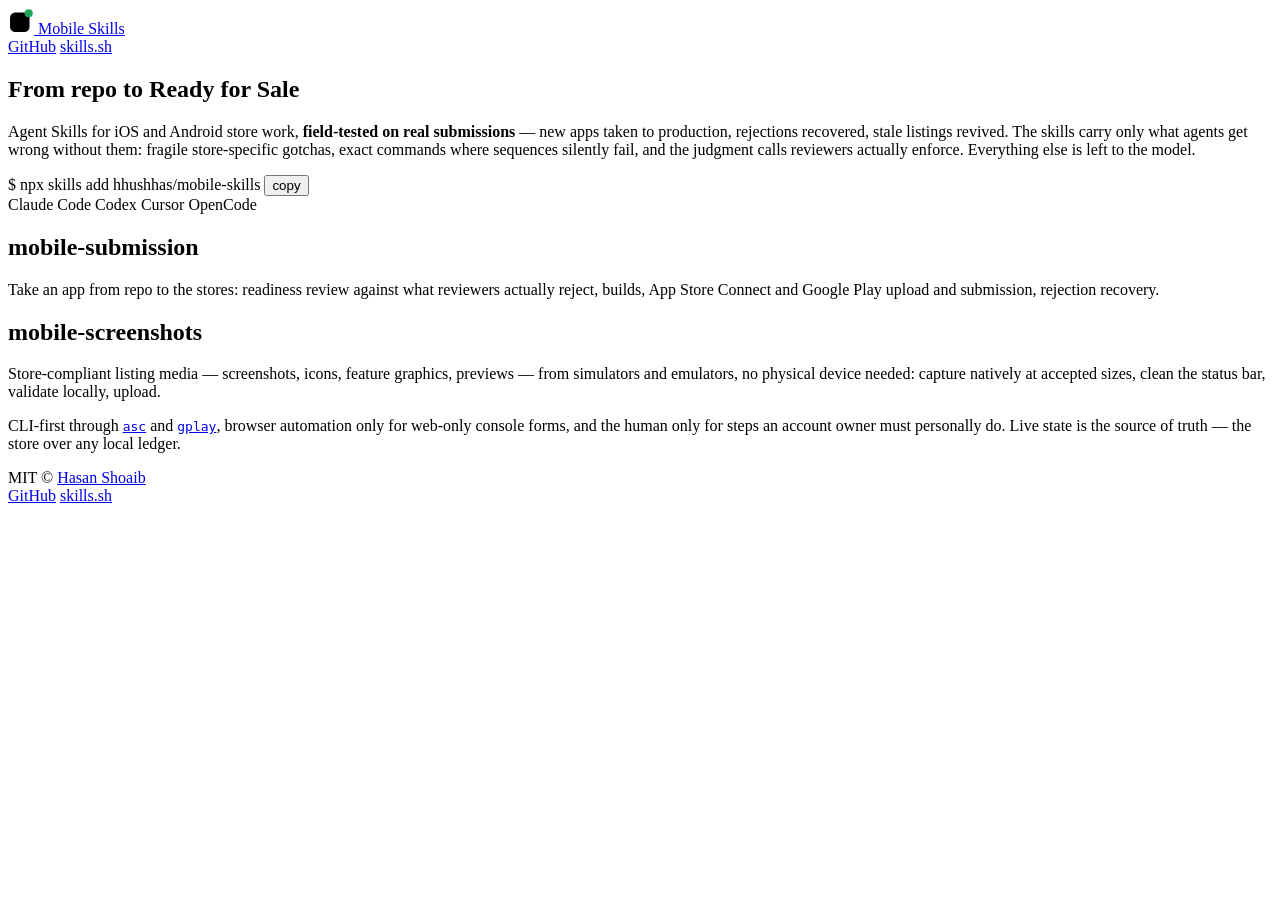
==== commit 9ca3c486: "feat: redesign site as minimal one-pager with README copy Single 660px column: hero with Ready for S" ====
--- a/site/public/index.html
+++ b/site/public/index.html
@@ -3,28 +3,30 @@
 <head>
   <meta charset="utf-8">
   <meta name="viewport" content="width=device-width, initial-scale=1">
-  <title>Mobile Skills — Agent Skills for App Store &amp; Google Play submission</title>
-  <meta name="description" content="Two open-source Agent Skills that take your iOS and Android app from repo to Ready for Sale: policy readiness review, builds, uploads, store screenshots, and rejection recovery — from Claude Code, Codex, Cursor, or OpenCode.">
+  <title>Mobile Skills — Agent Skills for App Store &amp; Google Play</title>
+  <meta name="description" content="Agent Skills for iOS and Android store work, field-tested on real submissions: readiness review, builds, App Store Connect and Google Play submission, rejection recovery, and store-compliant screenshots — from Claude Code, Codex, Cursor, or OpenCode.">
   <link rel="canonical" href="https://mobile-skills.hasanshoaib.com/">
   <link rel="icon" href="/assets/favicon.svg" type="image/svg+xml">
   <link rel="apple-touch-icon" href="/assets/apple-touch-icon.png">
+  <meta name="theme-color" content="#f6f6f4" media="(prefers-color-scheme: light)">
+  <meta name="theme-color" content="#101214" media="(prefers-color-scheme: dark)">
 
   <meta property="og:type" content="website">
   <meta property="og:url" content="https://mobile-skills.hasanshoaib.com/">
   <meta property="og:site_name" content="Mobile Skills">
   <meta property="og:title" content="Mobile Skills — from repo to Ready for Sale">
-  <meta property="og:description" content="Agent Skills for App Store and Google Play submission: readiness review, builds, uploads, screenshots, and rejection recovery, run by your coding agent.">
+  <meta property="og:description" content="Agent Skills for iOS and Android store work, field-tested on real submissions — carrying only what agents get wrong without them.">
   <meta property="og:image" content="https://mobile-skills.hasanshoaib.com/assets/og-image.png">
   <meta property="og:image:width" content="1200">
   <meta property="og:image:height" content="630">
   <meta name="twitter:card" content="summary_large_image">
   <meta name="twitter:title" content="Mobile Skills — from repo to Ready for Sale">
-  <meta name="twitter:description" content="Agent Skills for App Store and Google Play submission, run by your coding agent.">
+  <meta name="twitter:description" content="Agent Skills for iOS and Android store work, field-tested on real submissions.">
   <meta name="twitter:image" content="https://mobile-skills.hasanshoaib.com/assets/og-image.png">
 
   <link rel="preconnect" href="https://fonts.googleapis.com">
   <link rel="preconnect" href="https://fonts.gstatic.com" crossorigin>
-  <link href="https://fonts.googleapis.com/css2?family=Bricolage+Grotesque:opsz,wght@12..96,600..800&family=JetBrains+Mono:wght@400;600&display=swap" rel="stylesheet">
+  <link href="https://fonts.googleapis.com/css2?family=Bricolage+Grotesque:opsz,wght@12..96,700..800&family=JetBrains+Mono:wght@400;600&display=swap" rel="stylesheet">
   <link rel="stylesheet" href="/styles.css">
 
   <script type="application/ld+json">
@@ -35,7 +37,7 @@
     "applicationCategory": "DeveloperApplication",
     "operatingSystem": "macOS, Linux",
     "url": "https://mobile-skills.hasanshoaib.com/",
-    "description": "Open-source Agent Skills that take iOS and Android apps from repo to published on the App Store and Google Play: readiness review, builds, uploads, screenshots, and rejection recovery.",
+    "description": "Agent Skills for iOS and Android store work, field-tested on real submissions: readiness review, builds, App Store Connect and Google Play submission, rejection recovery, and store-compliant listing media.",
     "offers": { "@type": "Offer", "price": "0", "priceCurrency": "USD" },
     "license": "https://opensource.org/licenses/MIT",
     "author": { "@type": "Person", "name": "Hasan Shoaib", "url": "https://hasanshoaib.com" },
@@ -44,145 +46,69 @@
   </script>
 </head>
 <body>
-  <header class="wrap nav">
-    <a class="brand" href="/">
-      <img src="/assets/logo.svg" alt="" width="30" height="30">
-      Mobile Skills
-    </a>
-    <nav class="nav-links" aria-label="Site">
-      <a href="https://github.com/hhushhas/mobile-skills">GitHub</a>
-      <a href="https://skills.sh/hhushhas/mobile-skills">skills.sh</a>
-    </nav>
-  </header>
+  <div class="page">
+    <header>
+      <a class="brand" href="/">
+        <svg width="26" height="26" viewBox="0 0 64 64" aria-hidden="true">
+          <rect class="mark" x="5" y="11" width="48" height="48" rx="13"/>
+          <path class="cut" d="M29 48V31M29 29l-8.5 8.5M29 29l8.5 8.5" stroke-width="5" stroke-linecap="round" fill="none"/>
+          <circle cx="51" cy="13" r="10" fill="#1fa45b"/>
+        </svg>
+        Mobile Skills
+      </a>
+      <nav aria-label="Site">
+        <a href="https://github.com/hhushhas/mobile-skills">GitHub</a>
+        <a href="https://skills.sh/hhushhas/mobile-skills">skills.sh</a>
+      </nav>
+    </header>
 
-  <main>
-    <section class="wrap hero">
-      <div class="status-track" aria-label="App Store review statuses">
-        <span class="status-step" data-step="1"><span class="dot"></span>Prepare for Submission</span>
-        <span class="rail"></span>
-        <span class="status-step" data-step="2"><span class="dot"></span>Waiting for Review</span>
-        <span class="rail"></span>
-        <span class="status-step" data-step="3"><span class="dot"></span>In Review</span>
-        <span class="rail"></span>
-        <span class="status-step" data-step="4"><span class="dot"></span>Ready for Sale</span>
-      </div>
+    <main>
+      <section class="hero">
+        <h1>From repo to <span class="sale-pill"><span class="dot"></span>Ready&nbsp;for&nbsp;Sale</span></h1>
 
-      <h1>Your agent takes it from repo to <span class="sale-pill"><span class="dot"></span>Ready&nbsp;for&nbsp;Sale</span></h1>
+        <p class="lede">Agent Skills for iOS and Android store work, <strong>field-tested on real submissions</strong> — new apps taken to production, rejections recovered, stale listings revived. The skills carry only what agents get wrong without them: fragile store-specific gotchas, exact commands where sequences silently fail, and the judgment calls reviewers actually enforce. Everything else is left to the model.</p>
 
-      <p class="lede">Mobile Skills are two open-source <strong>Agent Skills</strong> for App Store and Google Play work: policy readiness review, version bumps, builds, uploads, store-compliant screenshots, and rejection recovery — run from inside the coding agent you already use.</p>
-
-      <div class="install-row">
         <div class="cmd">
           <span class="prompt">$</span>
-          <span id="install-cmd">npx skills add hhushhas/mobile-skills</span>
+          <span>npx skills add hhushhas/mobile-skills</span>
           <button type="button" data-copy="npx skills add hhushhas/mobile-skills">copy</button>
         </div>
-        <a class="gh-link" href="https://github.com/hhushhas/mobile-skills">View source →</a>
-      </div>
 
-      <div class="works-with">
-        <span class="label">Works with</span>
-        <span class="agent-chip"><img src="/assets/claude.svg" alt="" width="18" height="18">Claude Code</span>
-        <span class="agent-chip"><img src="/assets/codex.svg" alt="" width="18" height="18">Codex</span>
-        <span class="agent-chip"><img src="/assets/cursor.svg" alt="" width="18" height="18">Cursor</span>
-        <span class="agent-chip"><img src="/assets/opencode.svg" alt="" width="18" height="18">OpenCode</span>
-      </div>
-    </section>
+        <div class="works-with">
+          <span><img src="/assets/claude.svg" alt="">Claude Code</span>
+          <span><img src="/assets/codex.svg" alt="">Codex</span>
+          <span><img src="/assets/cursor.svg" alt="">Cursor</span>
+          <span><img src="/assets/opencode.svg" alt="">OpenCode</span>
+        </div>
+      </section>
 
-    <section class="wrap" id="skills">
-      <p class="eyebrow">Two skills</p>
-      <h2>Everything between “it builds” and “it’s live”</h2>
-
-      <div class="skills-grid">
-        <article class="skill-card">
-          <h3>mobile-submission</h3>
-          <p class="tagline">Repo to review to release.</p>
-          <ul>
-            <li><strong>Judges your app like a reviewer</strong> — against the current App Review Guidelines and Play policy pages, on your app’s real risk surfaces, before you waste a review cycle.</li>
-            <li><strong>Ships the release</strong> — reads the diff, bumps versions everywhere (yes, <code>CFBundleVersion</code> and <code>versionCode</code>), writes release notes from what actually changed, builds, uploads, submits.</li>
-            <li><strong>Handles rejections precisely</strong> — fetches the cited guideline, checks community experience, and knows when a resolution-center reply beats rebuilding.</li>
-          </ul>
+      <section class="skills" aria-label="Skills">
+        <article class="skill">
+          <h2><span class="dot" aria-hidden="true"></span>mobile-submission</h2>
+          <p>Take an app from repo to the stores: readiness review against what reviewers actually reject, builds, App Store Connect and Google Play upload and submission, rejection recovery.</p>
         </article>
 
-        <article class="skill-card">
-          <h3>mobile-screenshots</h3>
-          <p class="tagline">Listing media with no physical device.</p>
-          <ul>
-            <li><strong>Captures at accepted sizes</strong> — picks a simulator or emulator that already matches a store dimension, so nothing gets resized or rejected.</li>
-            <li><strong>Validates before upload</strong> — Apple’s exact pixel pairs and Google’s aspect and alpha rules are machine-checkable, so they get checked locally.</li>
-            <li><strong>Knows why art isn’t showing</strong> — icon-in-binary rules, Play’s review delay, managed publishing — checked before anyone suspects a caching bug.</li>
-          </ul>
+        <article class="skill">
+          <h2><span class="dot" aria-hidden="true"></span>mobile-screenshots</h2>
+          <p>Store-compliant listing media — screenshots, icons, feature graphics, previews — from simulators and emulators, no physical device needed: capture natively at accepted sizes, clean the status bar, validate locally, upload.</p>
         </article>
-      </div>
-    </section>
 
-    <section class="wrap" id="how">
-      <p class="eyebrow">In practice</p>
-      <h2>One prompt, both stores</h2>
+        <div class="philosophy">
+          <p>CLI-first through <a href="https://github.com/rorkai/App-Store-Connect-CLI"><code>asc</code></a> and <a href="https://github.com/tamtom/play-console-cli"><code>gplay</code></a>, browser automation only for web-only console forms, and the human only for steps an account owner must personally do. Live state is the source of truth — the store over any local ledger.</p>
+        </div>
+      </section>
+    </main>
 
-      <div class="terminal">
-        <div class="terminal-bar" aria-hidden="true"><span></span><span></span><span></span><span class="title">agent session</span></div>
-        <pre><code><span class="u">$</span> <span class="c">claude "get 2.1 into review on both stores"</span>
-
-<span class="g">●</span> Using skill: <span class="c">mobile-submission</span>
-  Diff since v2.0.3 → feature release, bumping to <span class="c">2.1.0</span>
-  CFBundleVersion 214 → 215 · versionCode → 215
-  Release notes drafted from 12 commits
-  <span class="u">asc builds upload</span>       <span class="g">✓ processed</span>
-  <span class="u">gplay upload --track production</span>  <span class="g">✓</span>
-  <span class="u">asc submit</span>              <span class="y">● Waiting for Review</span>
-  <span class="u">gplay rollout --staged 10%</span>       <span class="y">● In review</span>
-
-  Left for you: approve the staged rollout when review clears.</code></pre>
-      </div>
-    </section>
-
-    <section class="wrap" id="approach">
-      <p class="eyebrow">How they’re built</p>
-      <h2>Lean skills, honest state</h2>
-
-      <div class="principles">
-        <div class="principle">
-          <h3>CLI-first</h3>
-          <p>Store work runs through <a href="https://github.com/rorkai/App-Store-Connect-CLI"><code>asc</code></a> and <a href="https://github.com/tamtom/play-console-cli"><code>gplay</code></a>. Browser automation is the fallback for web-only console forms, not the default.</p>
-        </div>
-        <div class="principle">
-          <h3>The store is the source of truth</h3>
-          <p>No packets, ledgers, or state files. The skill fetches live status from App Store Connect and Play Console and trusts that over anything written down earlier.</p>
-        </div>
-        <div class="principle">
-          <h3>Humans do only owner steps</h3>
-          <p>You’re handed exactly the actions an account owner must personally take — agreements, first-time enrollments, final approvals — and nothing else.</p>
-        </div>
-      </div>
-    </section>
-
-    <section class="wrap" id="install">
-      <p class="eyebrow">Install</p>
-      <h2>In your agent in under a minute</h2>
-
-      <div class="install-block prose">
-        <p>With the skills CLI (any Agent Skills–compatible agent):</p>
-        <div class="cmd"><span class="prompt">$</span><span>npx skills add hhushhas/mobile-skills</span><button type="button" data-copy="npx skills add hhushhas/mobile-skills">copy</button></div>
-        <p>Or with the GitHub CLI:</p>
-        <div class="cmd"><span class="prompt">$</span><span>gh skill install hhushhas/mobile-skills mobile-submission</span><button type="button" data-copy="gh skill install hhushhas/mobile-skills mobile-submission">copy</button></div>
-        <p>Or copy either skill folder into your agent’s skills directory and invoke it — <code>mobile-submission</code> and <code>mobile-screenshots</code> are plain <code>SKILL.md</code> folders, MIT-licensed.</p>
-      </div>
-    </section>
-  </main>
-
-  <footer class="wrap">
-    <span>MIT © <a href="https://hasanshoaib.com">Hasan Shoaib</a></span>
-    <nav aria-label="Footer">
-      <a href="https://github.com/hhushhas/mobile-skills">GitHub</a>
-      <a href="https://skills.sh/hhushhas/mobile-skills">skills.sh</a>
-      <a href="https://github.com/hhushhas/mobile-skills/blob/main/SECURITY.md">Security</a>
-    </nav>
-  </footer>
+    <footer>
+      <span>MIT © <a href="https://hasanshoaib.com">Hasan Shoaib</a></span>
+      <nav aria-label="Footer">
+        <a href="https://github.com/hhushhas/mobile-skills">GitHub</a>
+        <a href="https://skills.sh/hhushhas/mobile-skills">skills.sh</a>
+      </nav>
+    </footer>
+  </div>
 
   <script>
-    document.documentElement.classList.add("js");
-
     for (const btn of document.querySelectorAll("[data-copy]")) {
       btn.addEventListener("click", async () => {
         await navigator.clipboard.writeText(btn.dataset.copy);
@@ -190,14 +116,6 @@
         setTimeout(() => { btn.textContent = "copy"; }, 1500);
       });
     }
-
-    const steps = document.querySelectorAll(".status-step");
-    const reduce = matchMedia("(prefers-reduced-motion: reduce)").matches;
-    if (reduce) {
-      steps.forEach((s) => s.classList.add("lit"));
-    } else {
-      steps.forEach((s, i) => setTimeout(() => s.classList.add("lit"), 500 + i * 650));
-    }
   </script>
 </body>
 </html>
